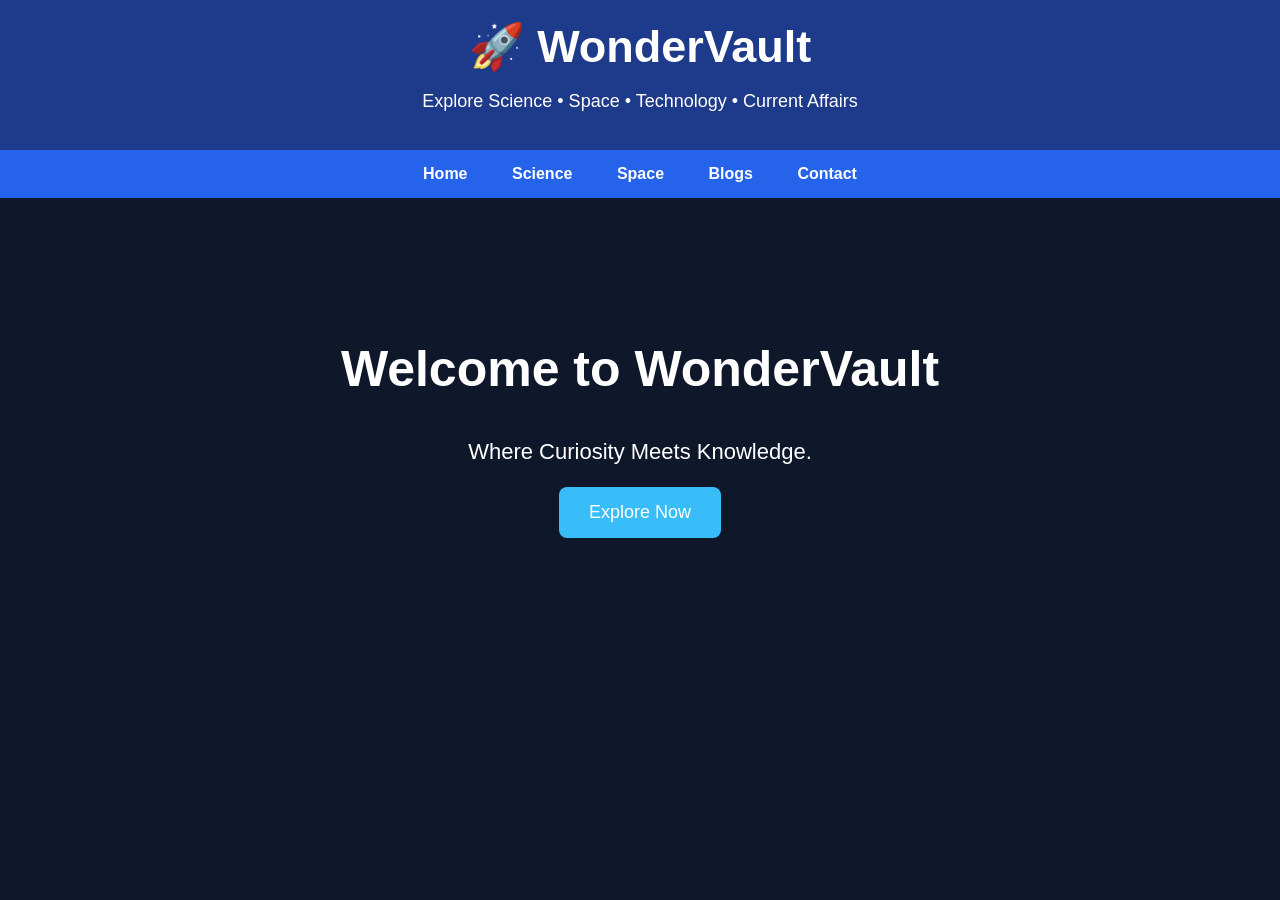
==== index.html @ c124d3c8 "Update index.html" ====
<!DOCTYPE html>
<html lang="en">
<head>
    <meta charset="UTF-8">
    <meta name="viewport" content="width=device-width, initial-scale=1.0">
    <title>WonderVault</title>
    <link rel="stylesheet" href="style.css">
</head>

<body>

<header>
    <h1>🚀 WonderVault</h1>
    <p>Explore Science • Space • Technology • Current Affairs</p>
</header>

<nav>
    <a href="#">Home</a>
    <a href="#">Science</a>
    <a href="#">Space</a>
    <a href="#">Blogs</a>
    <a href="#">Contact</a>
</nav>

<section class="hero">
    <h2>Welcome to WonderVault</h2>
    <p>Where Curiosity Meets Knowledge.</p>

    <button>Explore Now</button>
</section>

</body>
</html>
---- style.css ----
body{
    margin:0;
    font-family:Arial, Helvetica, sans-serif;
    background:#0f172a;
    color:white;
}

header{
    background:#1e3a8a;
    padding:20px;
    text-align:center;
}

header h1{
    margin:0;
    font-size:45px;
}

header p{
    font-size:18px;
}

nav{
    background:#2563eb;
    text-align:center;
    padding:15px;
}

nav a{
    color:white;
    text-decoration:none;
    margin:20px;
    font-weight:bold;
}

nav a:hover{
    color:yellow;
}

.hero{
    text-align:center;
    padding:100px 20px;
}

.hero h2{
    font-size:50px;
}

.hero p{
    font-size:22px;
}

button{
    background:#38bdf8;
    color:white;
    border:none;
    padding:15px 30px;
    font-size:18px;
    border-radius:8px;
    cursor:pointer;
}

button:hover{
    background:#0284c7;
}
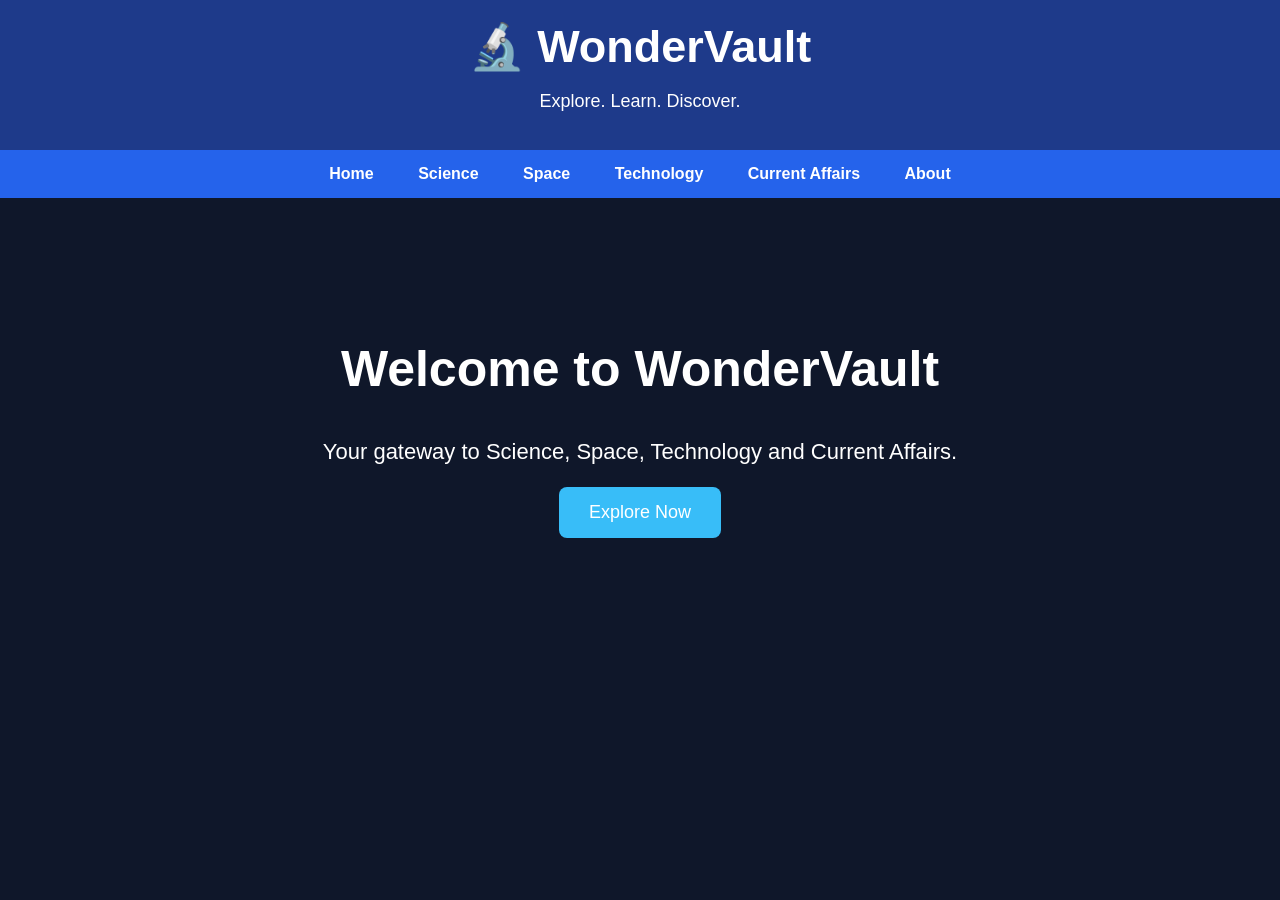
==== commit ce0e9aaa: "Update index.html" ====
--- a/index.html
+++ b/index.html
@@ -1,30 +1,33 @@
 <!DOCTYPE html>
 <html lang="en">
 <head>
-    <meta charset="UTF-8">
-    <meta name="viewport" content="width=device-width, initial-scale=1.0">
-    <title>WonderVault</title>
-    <link rel="stylesheet" href="style.css">
+<meta charset="UTF-8">
+<meta name="viewport" content="width=device-width, initial-scale=1.0">
+<title>WonderVault</title>
+
+<link rel="stylesheet" href="style.css">
+
 </head>
 
 <body>
 
 <header>
-    <h1>🚀 WonderVault</h1>
-    <p>Explore Science • Space • Technology • Current Affairs</p>
+    <h1>🔬 WonderVault</h1>
+    <p>Explore. Learn. Discover.</p>
 </header>
 
 <nav>
     <a href="#">Home</a>
     <a href="#">Science</a>
     <a href="#">Space</a>
-    <a href="#">Blogs</a>
-    <a href="#">Contact</a>
+    <a href="#">Technology</a>
+    <a href="#">Current Affairs</a>
+    <a href="#">About</a>
 </nav>
 
 <section class="hero">
     <h2>Welcome to WonderVault</h2>
-    <p>Where Curiosity Meets Knowledge.</p>
+    <p>Your gateway to Science, Space, Technology and Current Affairs.</p>
 
     <button>Explore Now</button>
 </section>
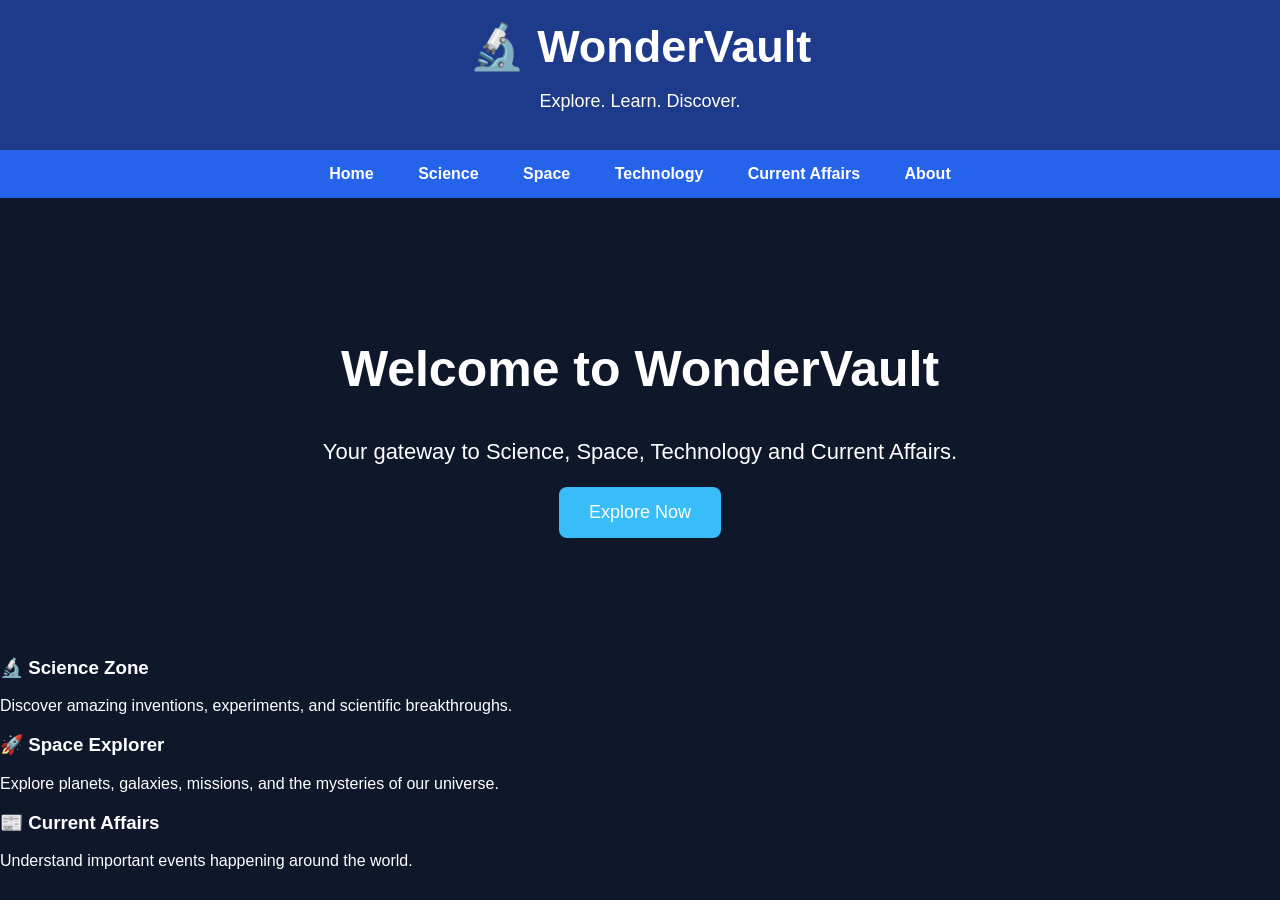
==== commit 8675c47e: "Update index.html" ====
--- a/index.html
+++ b/index.html
@@ -31,6 +31,23 @@
 
     <button>Explore Now</button>
 </section>
+<section class="cards">
 
+    <div class="card">
+        <h3>🔬 Science Zone</h3>
+        <p>Discover amazing inventions, experiments, and scientific breakthroughs.</p>
+    </div>
+
+    <div class="card">
+        <h3>🚀 Space Explorer</h3>
+        <p>Explore planets, galaxies, missions, and the mysteries of our universe.</p>
+    </div>
+
+    <div class="card">
+        <h3>📰 Current Affairs</h3>
+        <p>Understand important events happening around the world.</p>
+    </div>
+
+</section>
 </body>
 </html>
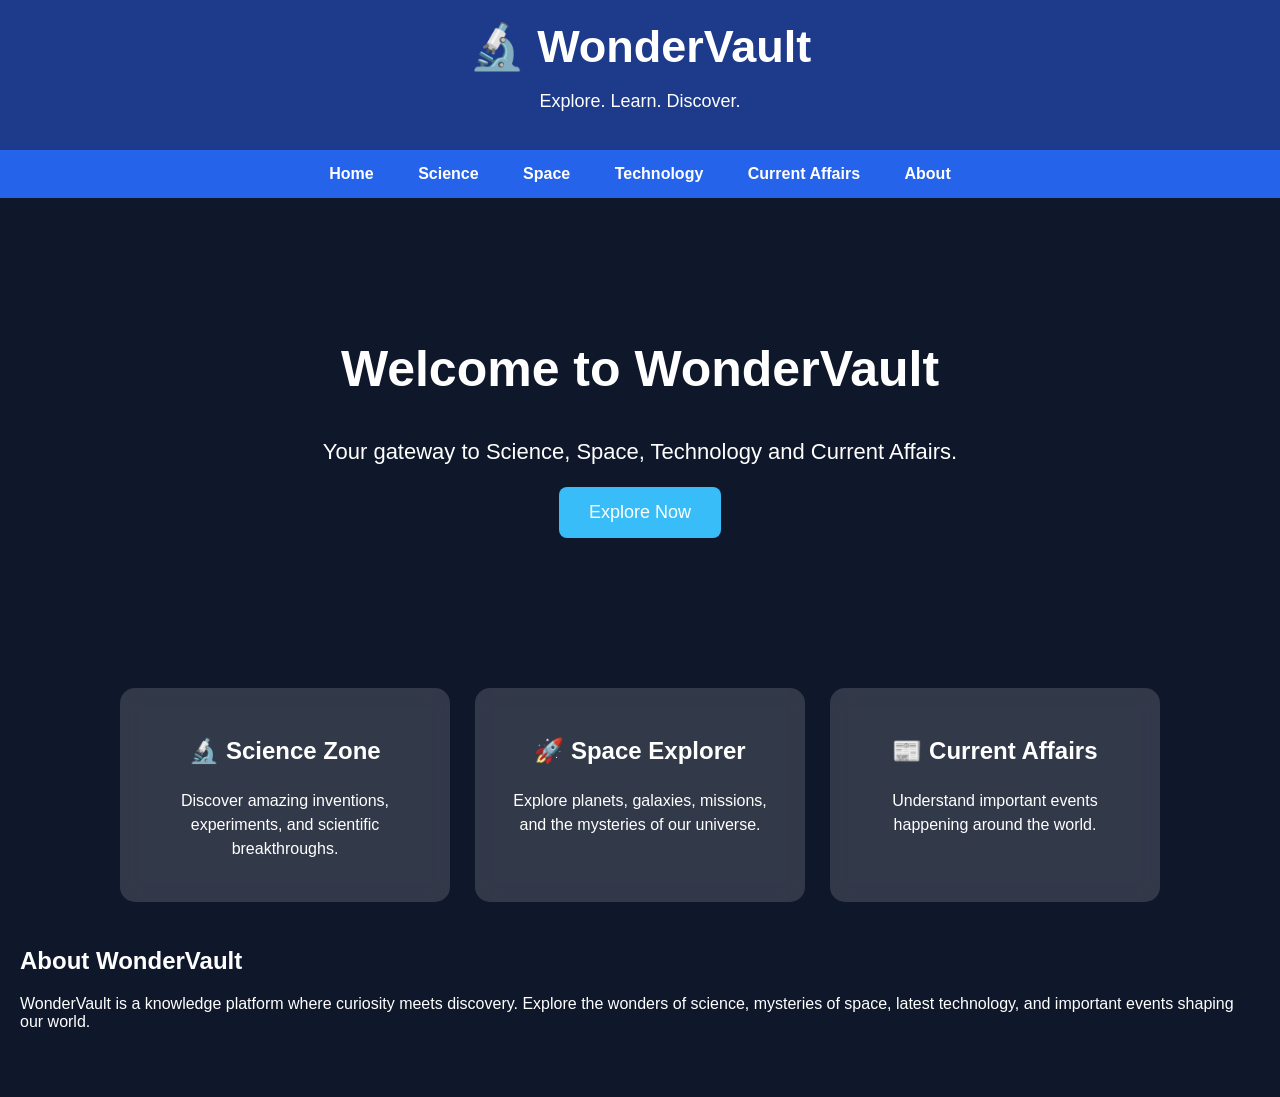
==== commit eb751cf9: "Update index.html" ====
--- a/index.html
+++ b/index.html
@@ -47,7 +47,17 @@
         <h3>📰 Current Affairs</h3>
         <p>Understand important events happening around the world.</p>
     </div>
+<section class="about">
 
+    <h2>About WonderVault</h2>
+
+    <p>
+        WonderVault is a knowledge platform where curiosity meets discovery.
+        Explore the wonders of science, mysteries of space, latest technology,
+        and important events shaping our world.
+    </p>
+
+</section>
 </section>
 </body>
 </html>
--- a/style.css
+++ b/style.css
@@ -62,4 +62,33 @@
 
 button:hover{
     background:#0284c7;
+}.cards {
+    display: flex;
+    justify-content: center;
+    gap: 25px;
+    padding: 50px 20px;
+    flex-wrap: wrap;
 }
+
+.card {
+    background: rgba(255, 255, 255, 0.15);
+    width: 280px;
+    padding: 25px;
+    border-radius: 15px;
+    text-align: center;
+    backdrop-filter: blur(10px);
+    transition: 0.3s;
+}
+
+.card:hover {
+    transform: translateY(-10px);
+}
+
+.card h3 {
+    font-size: 24px;
+}
+
+.card p {
+    font-size: 16px;
+    line-height: 1.5;
+}
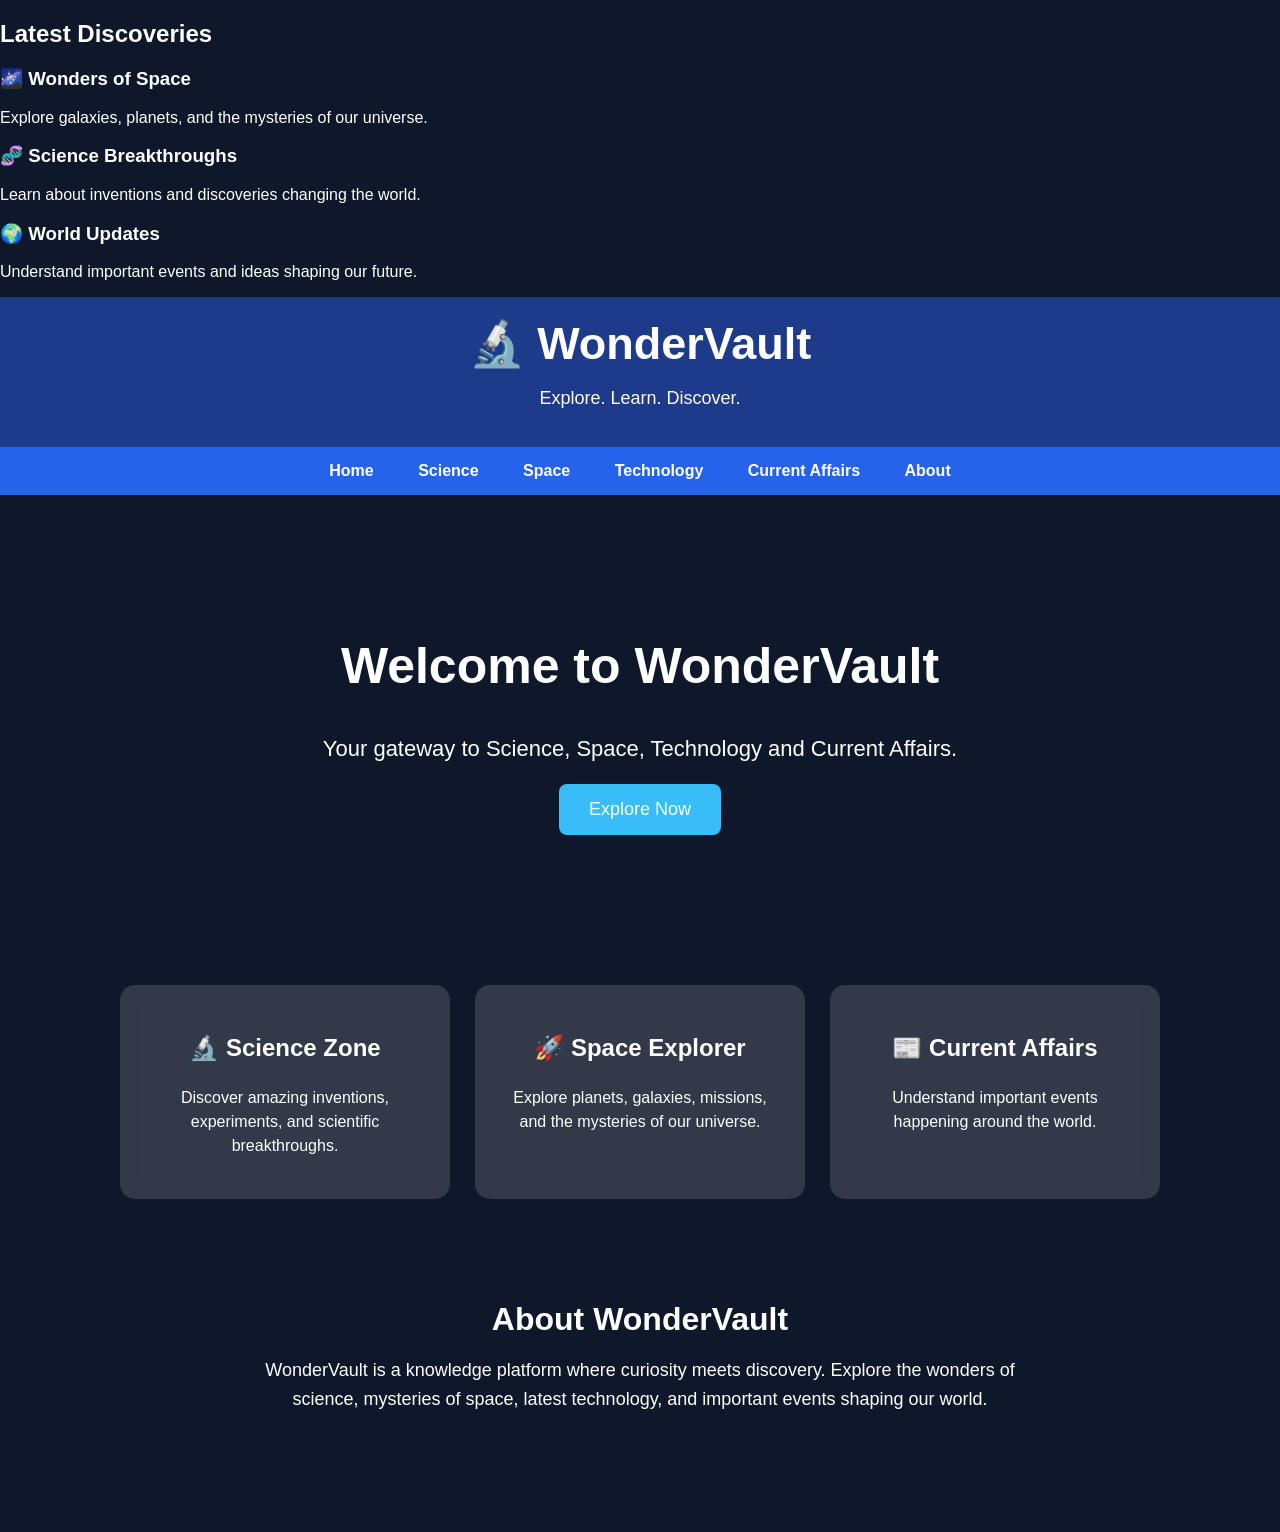
==== commit 242e8ecd: "Update index.html" ====
--- a/index.html
+++ b/index.html
@@ -8,7 +8,30 @@
 <link rel="stylesheet" href="style.css">
 
 </head>
+<section class="articles">
 
+<h2>Latest Discoveries</h2>
+
+<div class="article-box">
+
+<div class="article">
+<h3>🌌 Wonders of Space</h3>
+<p>Explore galaxies, planets, and the mysteries of our universe.</p>
+</div>
+
+<div class="article">
+<h3>🧬 Science Breakthroughs</h3>
+<p>Learn about inventions and discoveries changing the world.</p>
+</div>
+
+<div class="article">
+<h3>🌍 World Updates</h3>
+<p>Understand important events and ideas shaping our future.</p>
+</div>
+
+</div>
+
+</section>
 <body>
 
 <header>
--- a/style.css
+++ b/style.css
@@ -92,3 +92,19 @@
     font-size: 16px;
     line-height: 1.5;
 }
+.about {
+    text-align: center;
+    padding: 50px 20px;
+    max-width: 800px;
+    margin: auto;
+}
+
+.about h2 {
+    font-size: 32px;
+    margin-bottom: 15px;
+}
+
+.about p {
+    font-size: 18px;
+    line-height: 1.6;
+}
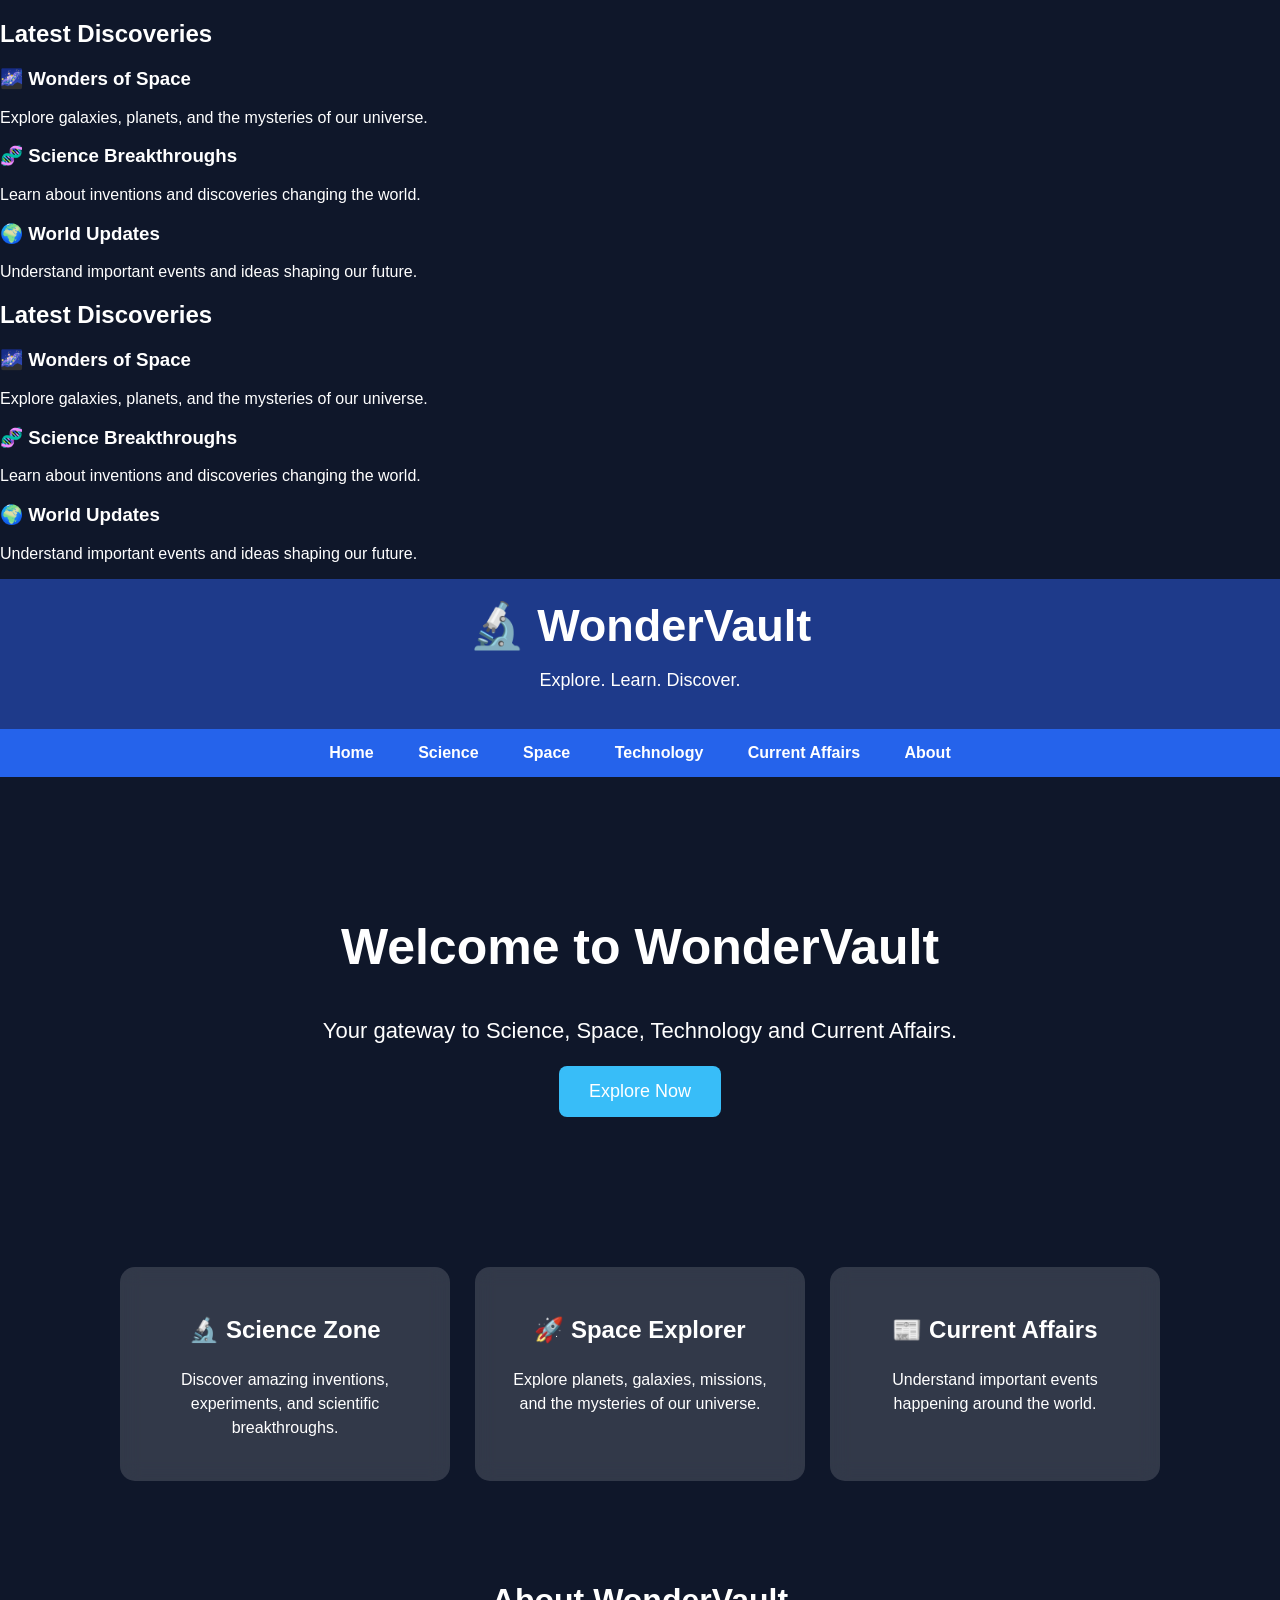
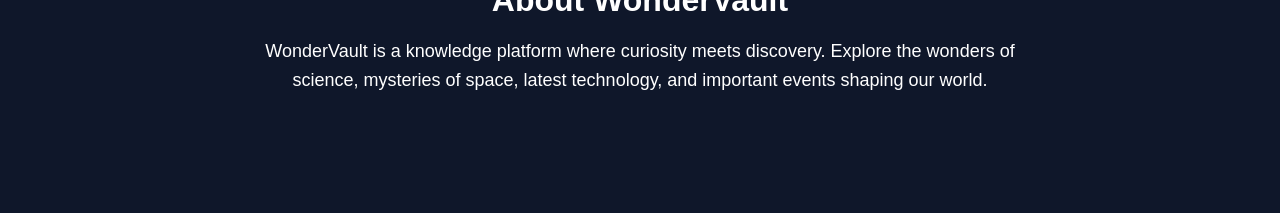
==== commit 865993e8: "Update index.html" ====
--- a/index.html
+++ b/index.html
@@ -30,7 +30,30 @@
 </div>
 
 </div>
+<section class="articles">
 
+<h2>Latest Discoveries</h2>
+
+<div class="article-box">
+
+<div class="article">
+<h3>🌌 Wonders of Space</h3>
+<p>Explore galaxies, planets, and the mysteries of our universe.</p>
+</div>
+
+<div class="article">
+<h3>🧬 Science Breakthroughs</h3>
+<p>Learn about inventions and discoveries changing the world.</p>
+</div>
+
+<div class="article">
+<h3>🌍 World Updates</h3>
+<p>Understand important events and ideas shaping our future.</p>
+</div>
+
+</div>
+
+</section>
 </section>
 <body>
 
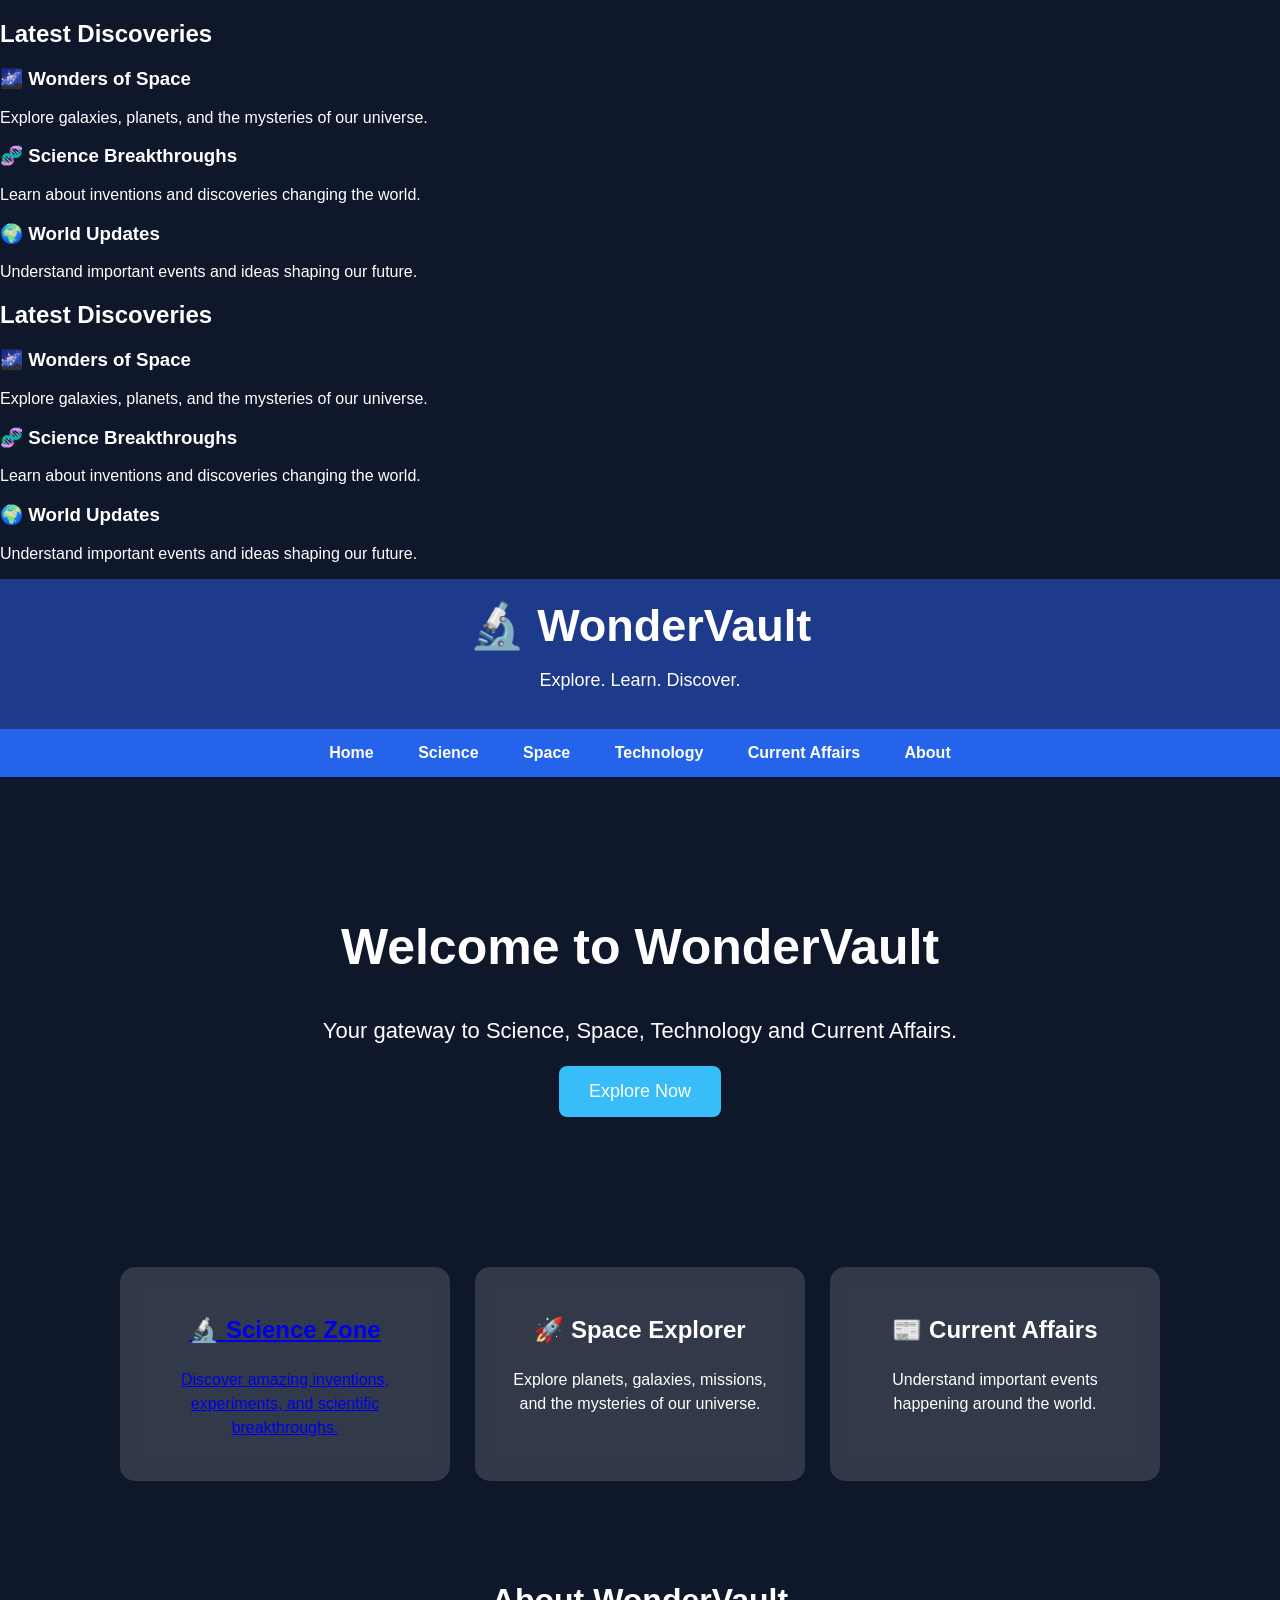
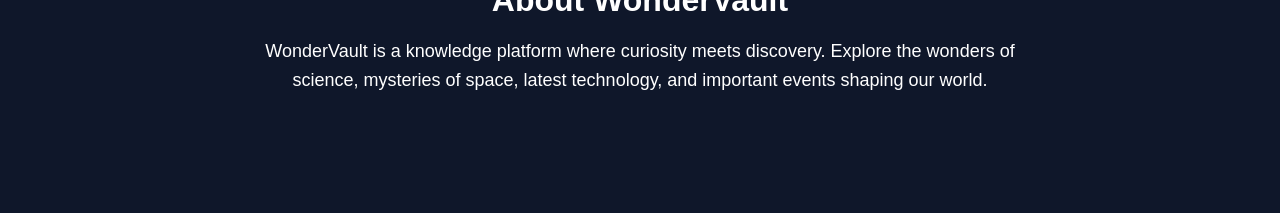
==== commit 78660a60: "Update index.html" ====
--- a/index.html
+++ b/index.html
@@ -79,11 +79,14 @@
 </section>
 <section class="cards">
 
-    <div class="card">
+    
+    
+<div class="card">
+    <a href="science.html">
         <h3>🔬 Science Zone</h3>
         <p>Discover amazing inventions, experiments, and scientific breakthroughs.</p>
-    </div>
-
+    </a>
+</div>
     <div class="card">
         <h3>🚀 Space Explorer</h3>
         <p>Explore planets, galaxies, missions, and the mysteries of our universe.</p>
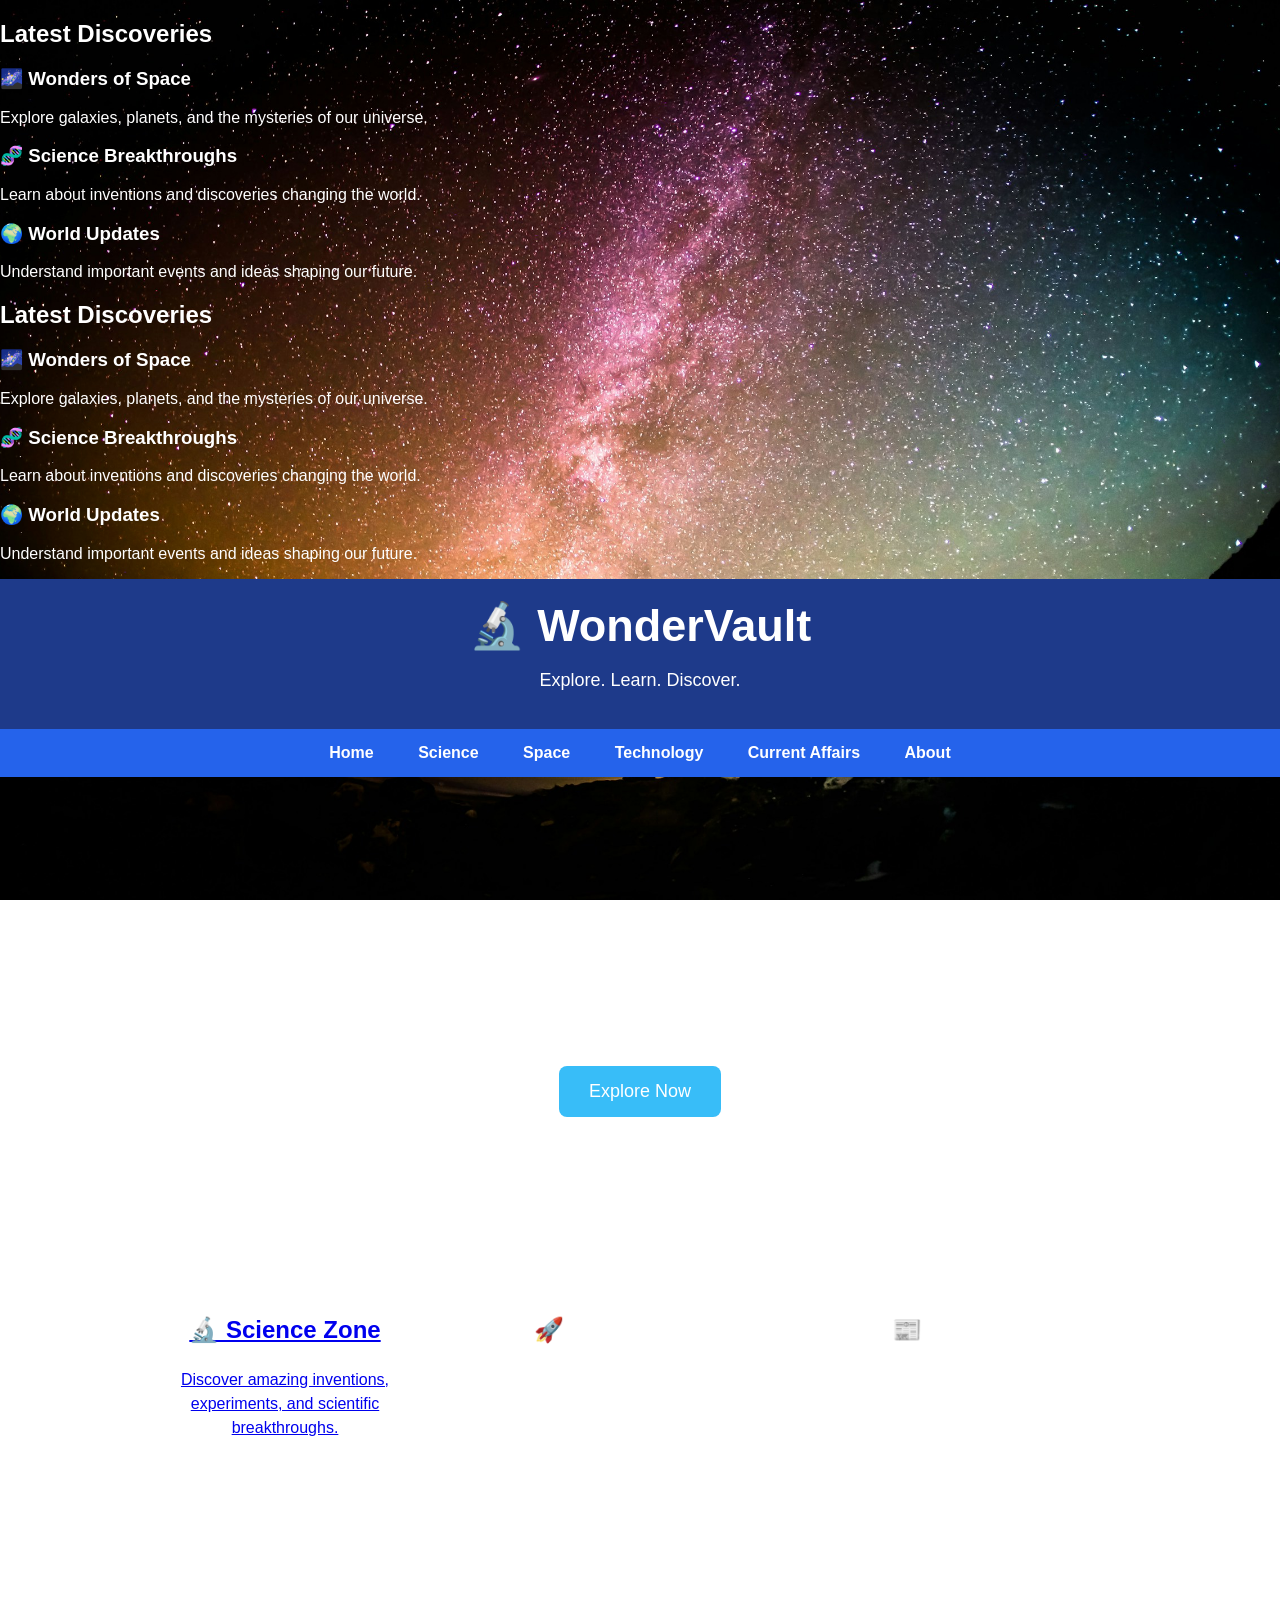
==== commit cd97aac2: "Update index.html" ====
--- a/index.html
+++ b/index.html
@@ -81,12 +81,14 @@
 
     
     
-<div class="card">
-    <a href="science.html">
+
+    </a><div class="card">
+    <a href="science.html" class="card-link">
         <h3>🔬 Science Zone</h3>
         <p>Discover amazing inventions, experiments, and scientific breakthroughs.</p>
     </a>
 </div>
+
     <div class="card">
         <h3>🚀 Space Explorer</h3>
         <p>Explore planets, galaxies, missions, and the mysteries of our universe.</p>
--- a/style.css
+++ b/style.css
@@ -1,9 +1,14 @@
-body{
-    margin:0;
-    font-family:Arial, Helvetica, sans-serif;
-    background:#0f172a;
-    color:white;
+
+   body {
+    margin: 0;
+    font-family: Arial, sans-serif;
+    background-image: url("space.jpg");
+    background-size: cover;
+    background-position: center;
+    background-attachment: fixed;
+    color: white;
 }
+
 
 header{
     background:#1e3a8a;
